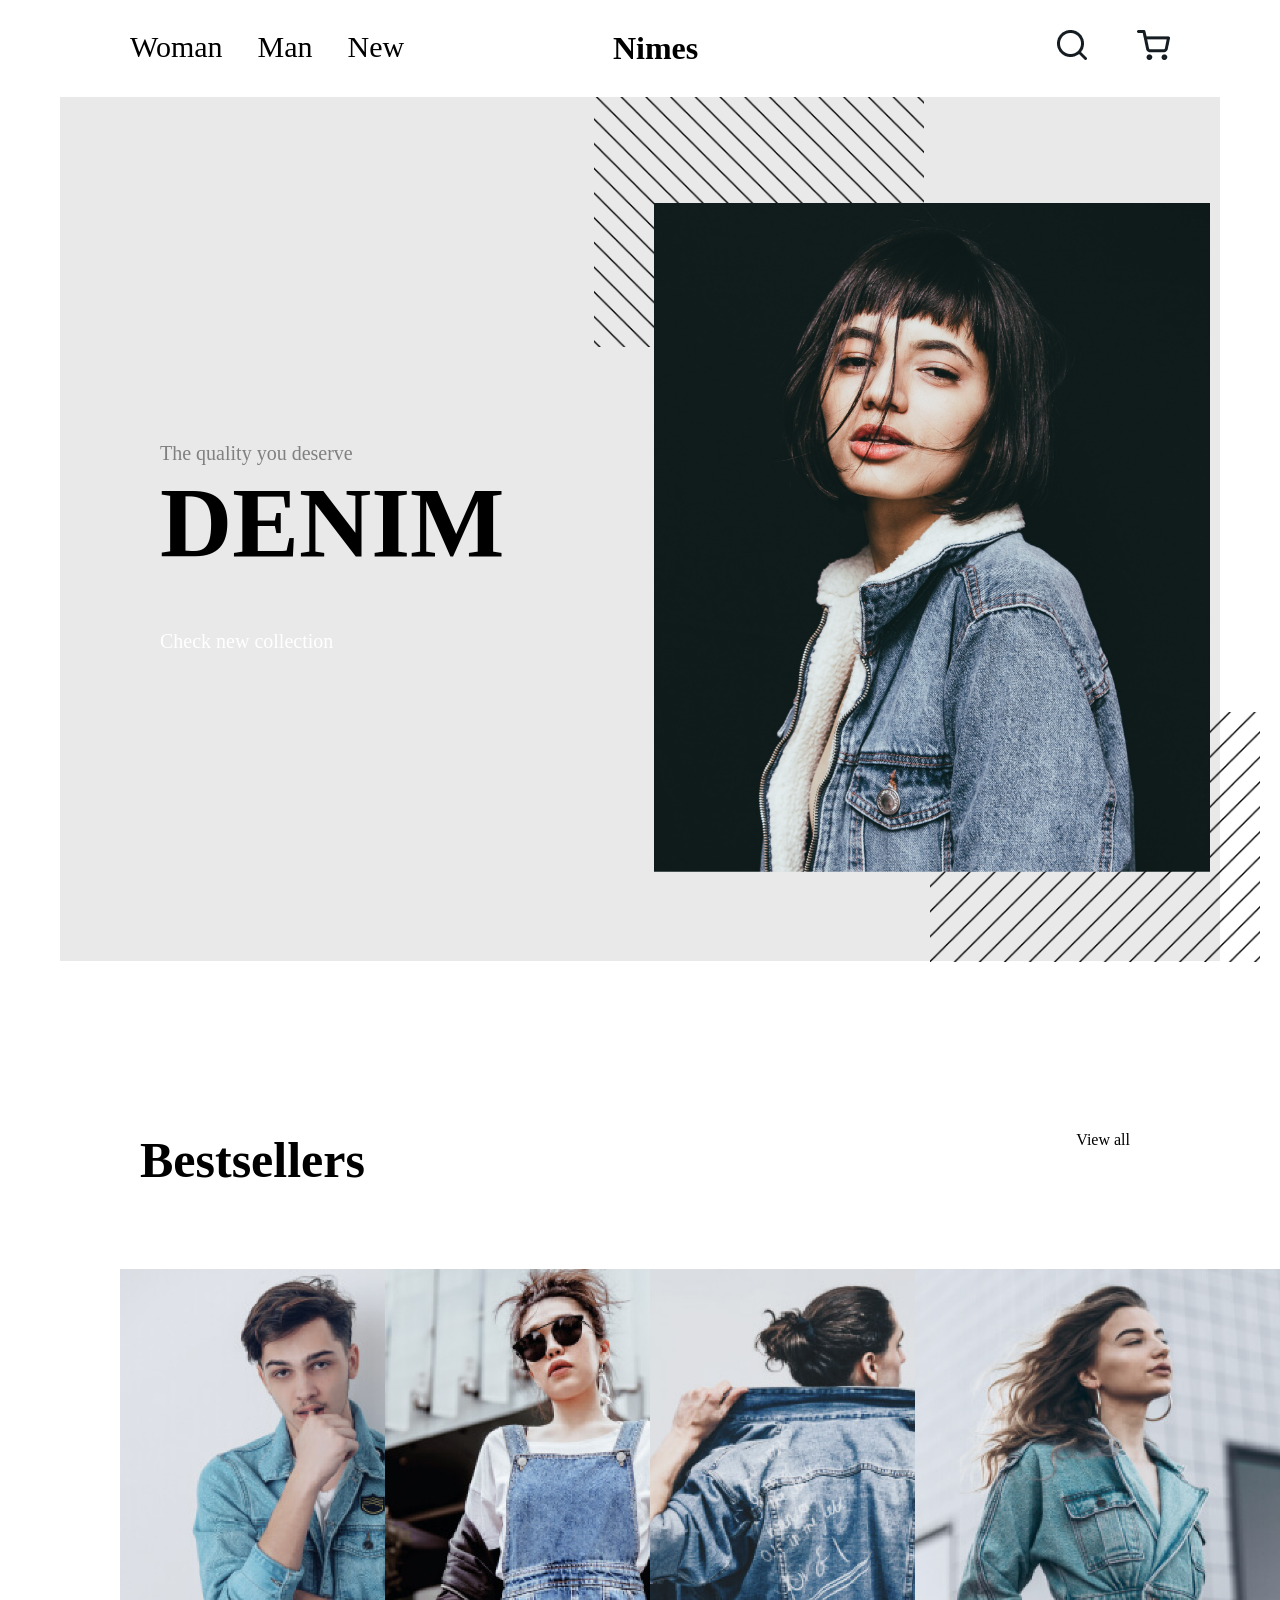
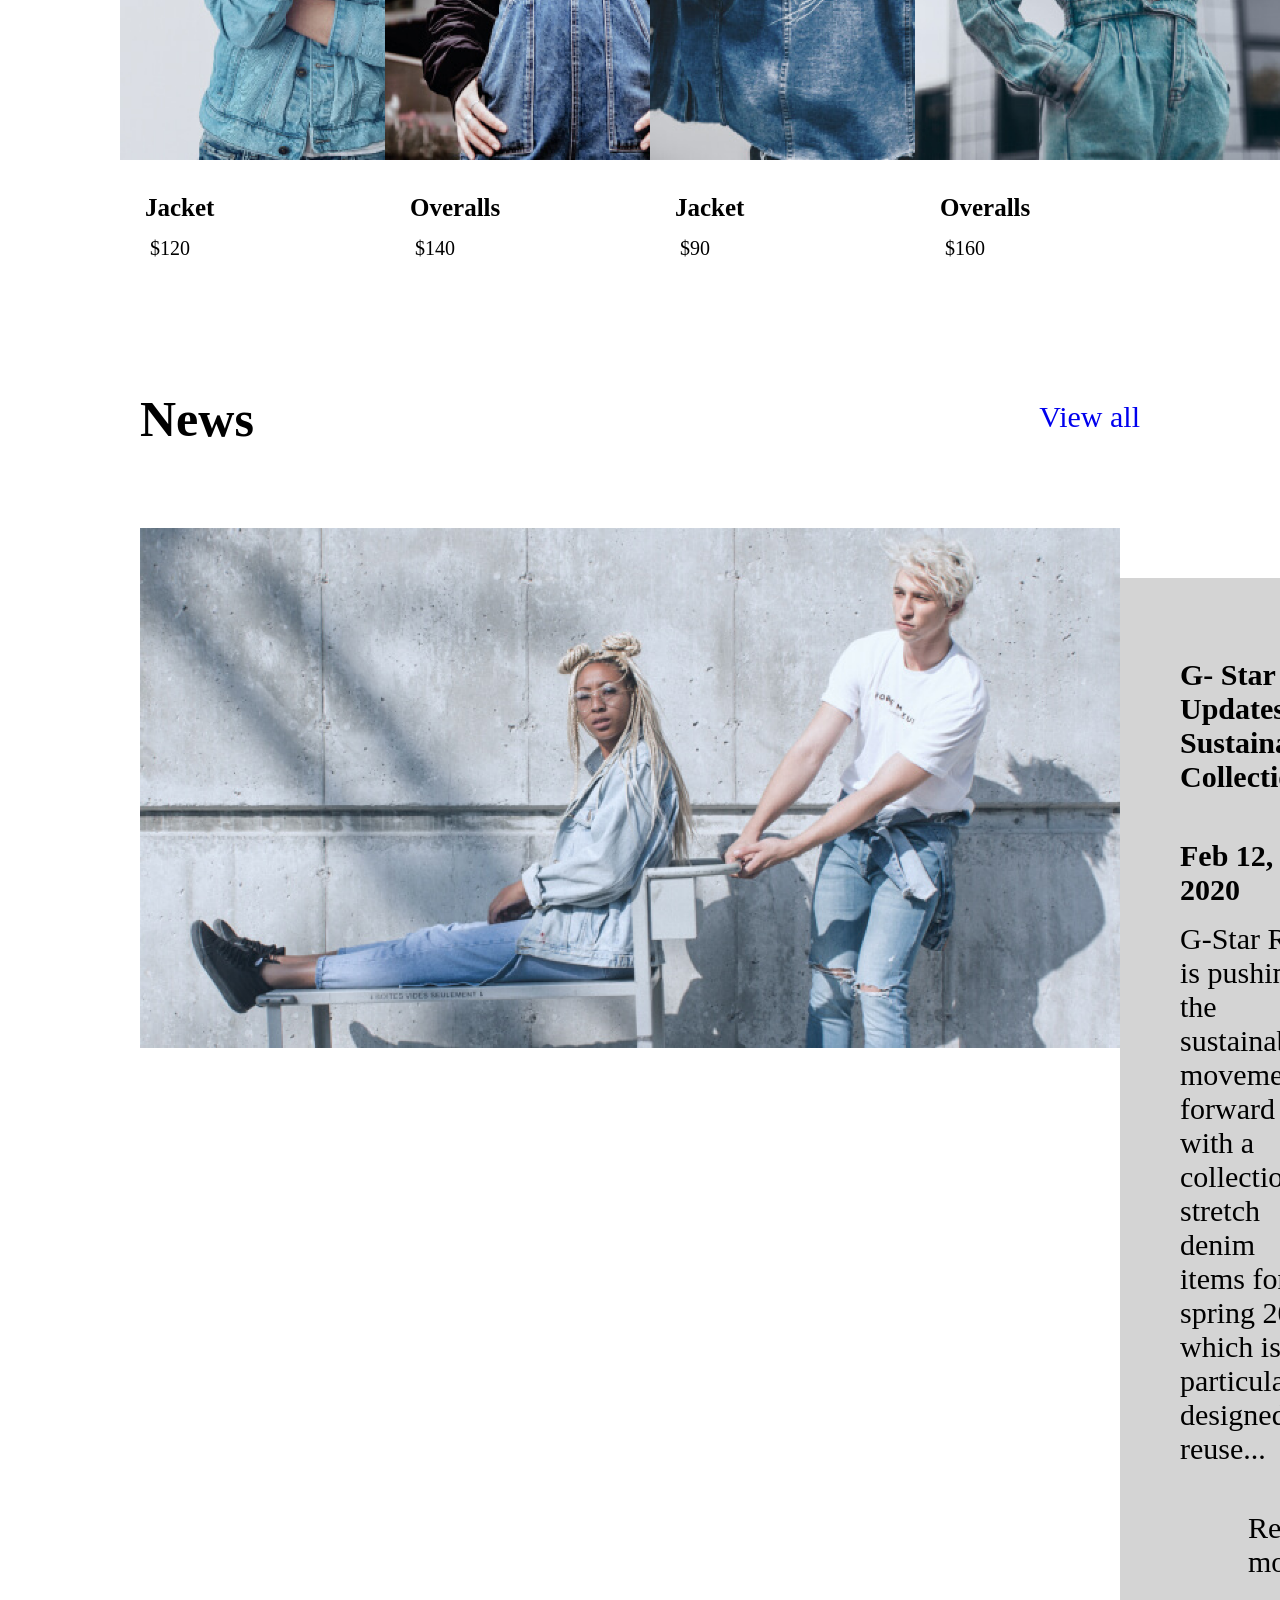
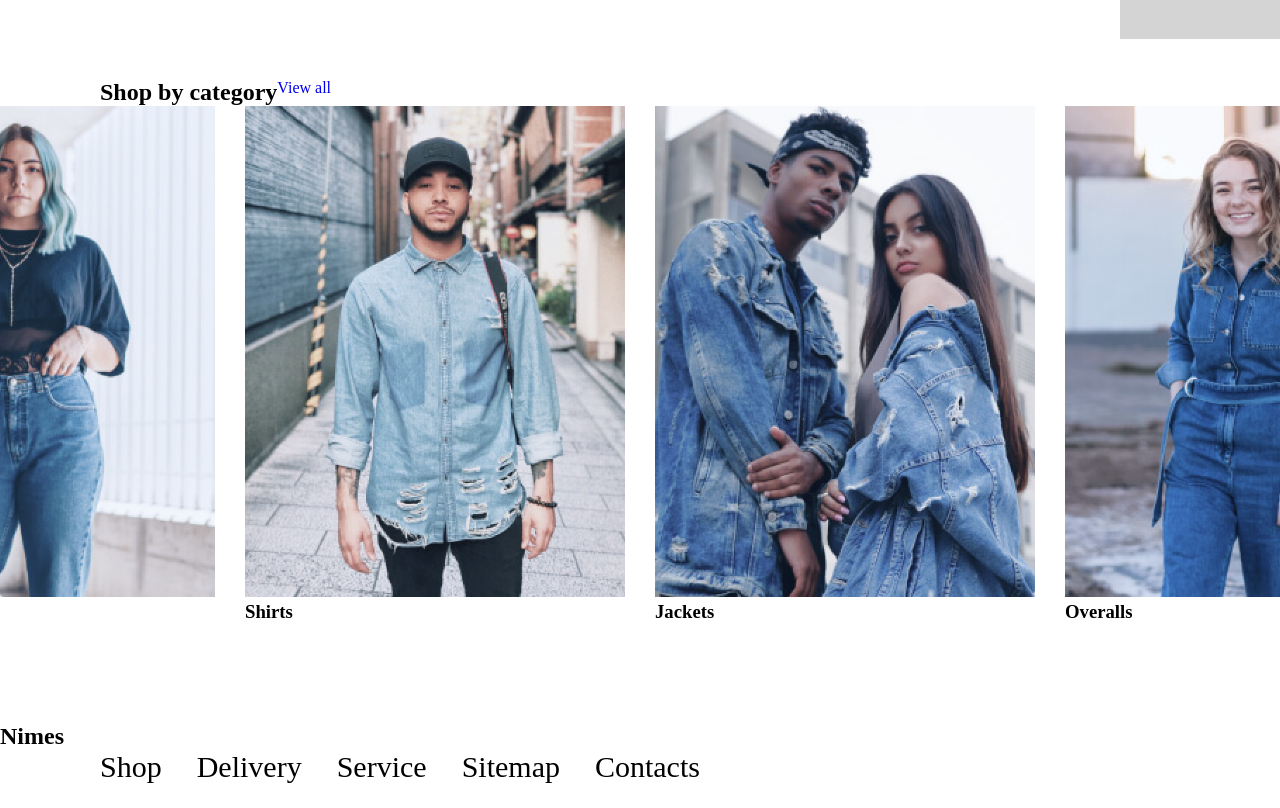
==== index.html @ ace43c66 "first commit" ====
<!DOCTYPE html>
<html lang="en">
<head>
    <meta charset="UTF-8">
    <meta name="viewport" content="width=device-width, initial-scale=1.0">
    <link rel="stylesheet" href="style/style.css">
    <title>Document</title>
</head>
<body>

    <header>
        <div class="Nav-header">
            <div class="navigation">
                <nav>
                    <ul>
                        <li><a href="#">Woman</a></li>
                        <li><a href="#">Man</a></li>
                        <li><a href="#">New</a></li>
                    </ul>
                </nav>
            </div>  
            
            <div class="title"><h1>Nimes</h1></div>
            <div class="figureBuy">
                <figure>
                    <img src="/img/Vector-1.png">
                    <img src="/img/Vector.png">
                </figure>
            </div>
        </div>
        
        <div class="header-b">
            <div class="textHeader">
                <p>The quality you deserve</p>
                <h2 class="">DENIM</h2>
                
                <a href="#">Check new collection</a>
            </div>
            <div class="imgCenter">
                <div class="background-image"></div>
                <div class="diagonal-1"></div>
                <div class="diagonal-2"></div>
            </div>
        </div>
        
    </header>
    <main>
        <section>
            <div class="headSetion">
                <h2>Bestsellers</h2>
                <a href="#">View all</a>
            </div>
            <div class="Jacket">
                <article>
                    <img src="/img/manjacket.png">
                    <h3>Jacket</h3>
                    <p>$120</p>
                </article>
                <article>
                    <img src="/img/woman.png">
                    <h3>Overalls</h3>
                    <p>$140</p>
                </article>
                <article>
                    <img src="/img/womanJacket.png">
                    <h3>Jacket</h3>
                    <p>$90</p>
                </article>
                <article>
                    <img src="/img/woman2.png">
                    <h3>Overalls</h3>
                    <p>$160</p>
                </article>
            </div>
            
        </section>
        <div class="News">
            <section>
                <div class="news-header">
                    <h2>News</h2>
                    <a href="#">View all</a>
                </div>
                <div class="descpHead">
                    <img src="img/image1.png">
                    <div class="descp">
                        <h3>G- Star Updates Its<br> Sustainable Collection</h3>
                        <h4>Feb 12, 2020</h4>
                        <p>G-Star Raw is pushing the<br>sustainability movement forward<br>with a collection of stretch denim<br>items for spring 2020 which is<br>particularly designed for reuse...</p>
                        <a href="#">Read more ...</a>
                    </div>
                </div>
            </section>
        </div>
        

        <section>
            <div class="shopCategory">
                <h2>Shop by category</h2>
                <a href="#">View all</a>
            </div>
            <div class="photoCategory">
                <article>
                <img src="/img/woman3.png">
                <h3>Jeans</h3>
                
            </article>

            <article>
                <img src="/img/man2.png">
                <h3>Shirts</h3>
                
            </article>

            <article>
                <img src="/img/man and woman.png">
                <h3>Jackets</h3>
                
            </article>

            <article>
                <img src="/img/woman4.png">
                <h3>Overalls</h3>  

            </article>
            </div>
            
        </section>

    </main>

    <footer>
    <h2>Nimes</h2>
    <nav>
        <ul>
            <li><a href="#">Shop</a></li>
            <li><a href="#">Delivery</a></li>
            <li><a href="#">Service</a></li>
            <li><a href="#">Sitemap</a></li>
            <li><a href="#">Contacts</a></li>
        </ul>
    </nav>
    <address>
        <a href="#"><img src="/img/facebook.png"></a>
        <a href="#"><img src="/img/insta.png"></a>
        <a href="#"><img src="/img/pint.png"></a>
        <a href="#"><img src="/img/twitter.png"></a>
    </address>
</footer>

</body>

</html>
---- style/style.css ----
* {
margin: 0;
padding: 0;
box-sizing: border-box; 
}
body {
    max-width: 100%;
    overflow-x: hidden;
}
header
{
    
    margin: 10px 10px 10px;
    padding: 20px 20px 20px;
    
    
}
a
{
    text-decoration: none;
}
.Nav-header
{
    display: flex;
    flex-direction: row;
    justify-content: space-between;
   
}
nav
{
    display: block;
    justify-content: right;
    margin-left: 100px;
    
}
nav ul 
{
    display: flex;
    flex-direction: row;
    gap: 35px;
    list-style-type: none;
    font-size: 30px;
    
}
.figureBuy figure {
    display: flex;
    gap: 50px;
    margin-right: 80px;
}
.title h1
{
    margin-right: 150px;
}
.figureBuy figure img {
    display: block; 
    max-width: 100%;
}
nav ul li a
{
    
    color: black;
    
}
.header-b
{
    display: flex;
    flex-direction: row;
    justify-content: center;
    gap: 100px;
    margin: 30px;
    background: rgb(233, 233, 233);
    padding: 100px;
    padding-bottom: 64px;
}
.textHeader
{
    display: flex;
    flex-direction: column;
    justify-content: center;

}
.textHeader h2
{
    font-size: 100px;
}
.textHeader p
{
    font-size: 20px;
    color: gray;
}
.textHeader a
{
    
    margin-top: 50px;
    font-size: 20px;
    color: white;
}
.header-img {
    position: relative;
    display: inline-block;
    margin: 50px; 
}


.imgCenter {
    width: 600px;
    height: 700px;
    position: relative;
}

.background-image {
    position: absolute;
    top: -80px;
    left: 0;
   
    width: calc(100% + 40px); /* сделайте шире */
    height: calc(100% + 40px);
    background-image: url('/img/image.png');
    background-position: center;
   
    background-repeat: no-repeat;
    background-size: contain;
    z-index: 2;
    margin: 50px;
    
}

.diagonal-1 {
    position: absolute;
    top: -100px;
    left: -10px;
    width: 330px;
    height: 350px;
    background-image: url('/img/диагональ.png');
    background-size: contain;
    background-repeat: no-repeat;
    z-index: 1;
}

.diagonal-2 {
    position: absolute;
    bottom: -165px;
    right: -140px;
    width: 330px;
    height: 350px;
    background-image: url('/img/диагональ-1.png');
    background-size: contain;
    background-repeat: no-repeat;
    z-index: 1;
}
main
{
    margin: 100px;
    margin-top: 120px;
    
}
.headSetion
{
    display: flex;
    flex-direction: row;
    justify-content: space-between;
    margin-left: 40px;
    margin-right: 50px;
}
.headSetion h2
{
    font-size: 50px;
}
.headSetion a
{
    color: black;
}
.Jacket {
    display: flex;
    flex-direction: row; 
    justify-content: center;
    align-items: center; 
    margin-top: 80px;
    margin-left: 20px;
    flex-wrap: wrap; 

}
.Jacket article {
    flex: 1; 
    min-width: 200px;
    text-align: center; 
}
.Jacket h3
{
    margin-top: 30px;
    margin-left: 25px;
    text-align: left;
    font-size: 25px;
}
.Jacket p
{
    margin-left: 30px;
    margin-top: 15px;
    text-align: left;
    font-size: 20px;
}
.Jacket img {
    max-width: 380px; 
    height: auto;
}
.News
{
    margin: 40px;
}
.news-header
{
    margin-top: 130px;
    display: flex;
    flex-direction: row;
    justify-content: space-between;
}
.news-header h2
{
    font-size: 50px;
}
.news-header a
{
   margin-top: 10px; 
   font-size: 30px;
}
.descpHead
{
    display: flex;
    flex-direction: row;
    margin-top: 80px;
}
.descpHead img
{
    width: 980px;
    height: 520px;
}
.descp
{
    display: flex;
    flex-direction: column;
    justify-content: center;
   
    margin-top: 50px;
    padding-right: 100px;
    padding-bottom: 60px;
    padding-left: 60px;
    background-color: rgb(212, 212, 212);
}
.descp h3
{
    font-size: 30px;
    margin-top: 80px;
}
.descp h4
{
    margin-top: 45px;
    font-size: 30px;
}
.descp p
{
    margin-top: 15px;
    font-size: 30px;
}
.descp a
{
    margin-top: 45px;
    margin-left: 68px;
    font-size: 30px;
    color: black;
    text-decoration: none;

}
.shopCategory
{
    display: flex;
    flex-direction: row;
    justify-content: space-betweens;
}
.photoCategory
{
    display: flex;
    flex-direction: row;
    justify-content: center;
    gap: 30px;
}
.photoCategory article img
{
    max-width: 380px; 
    height: auto;
}
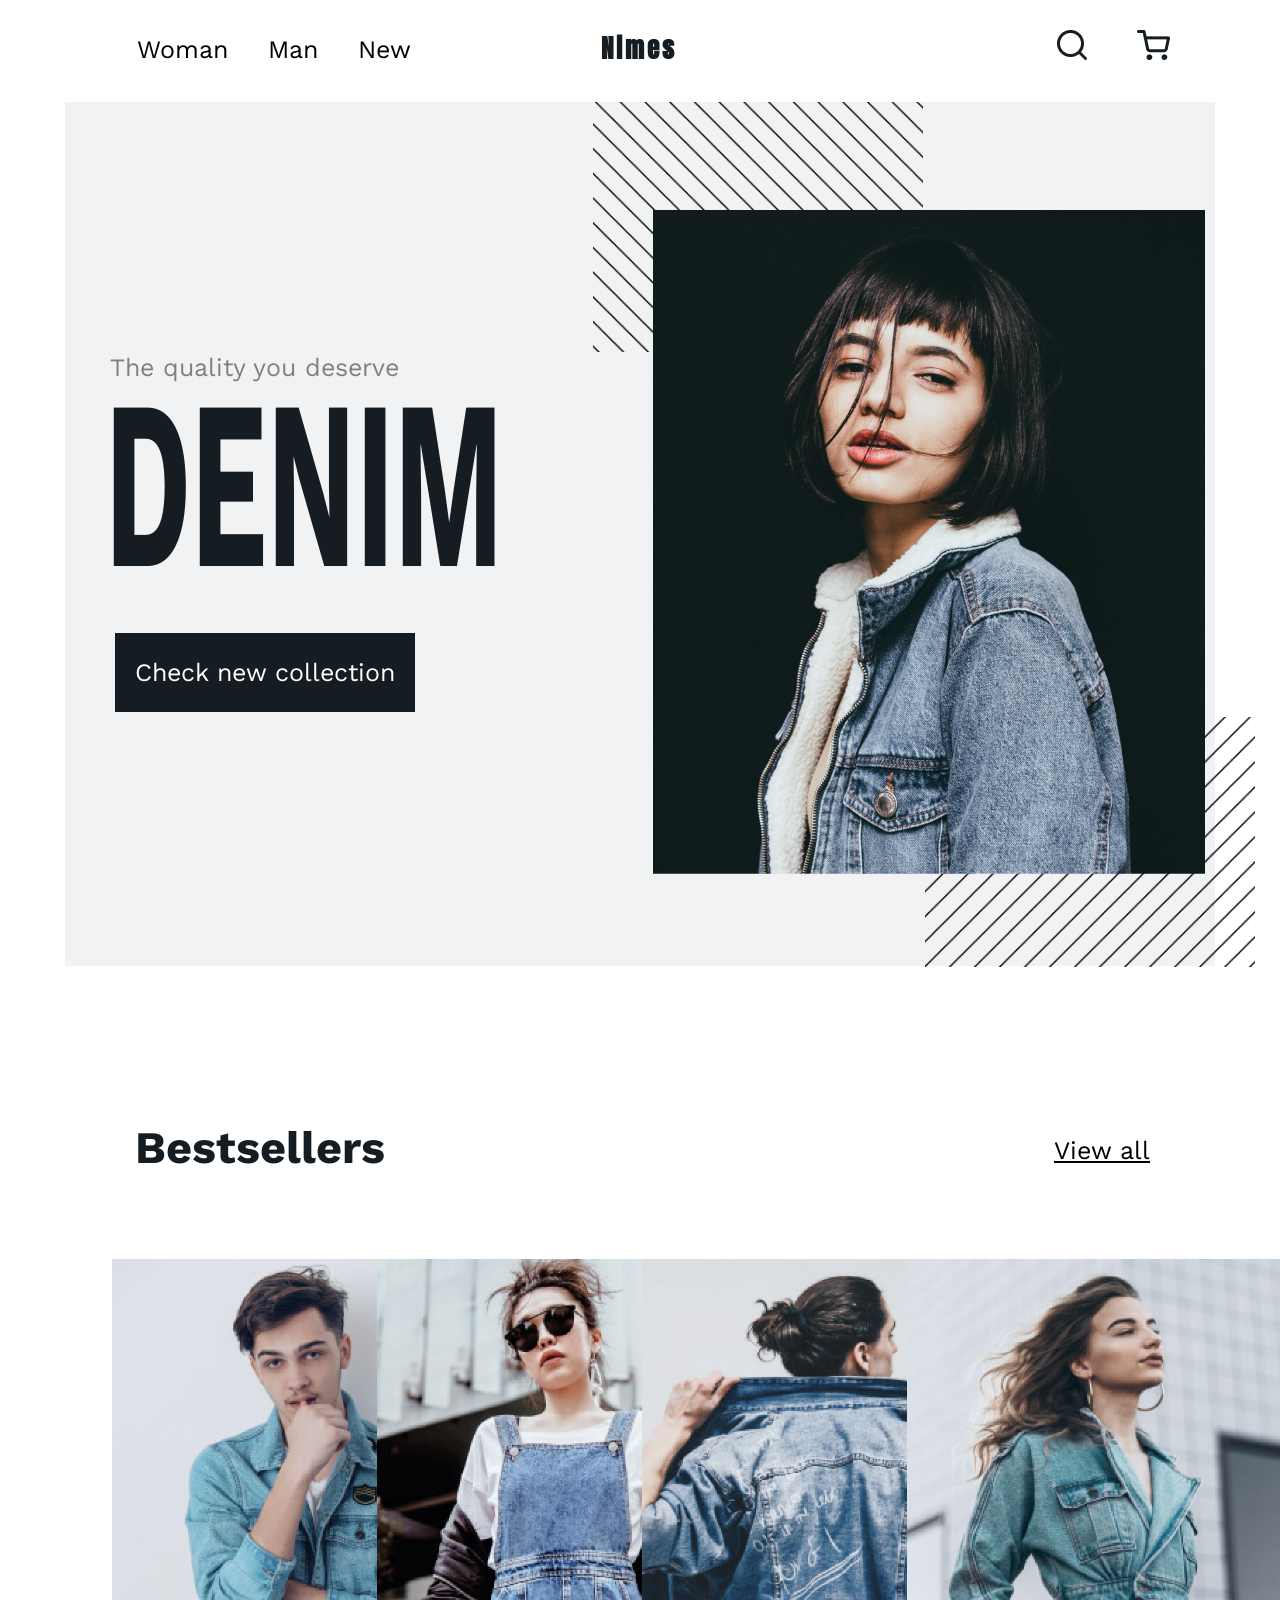
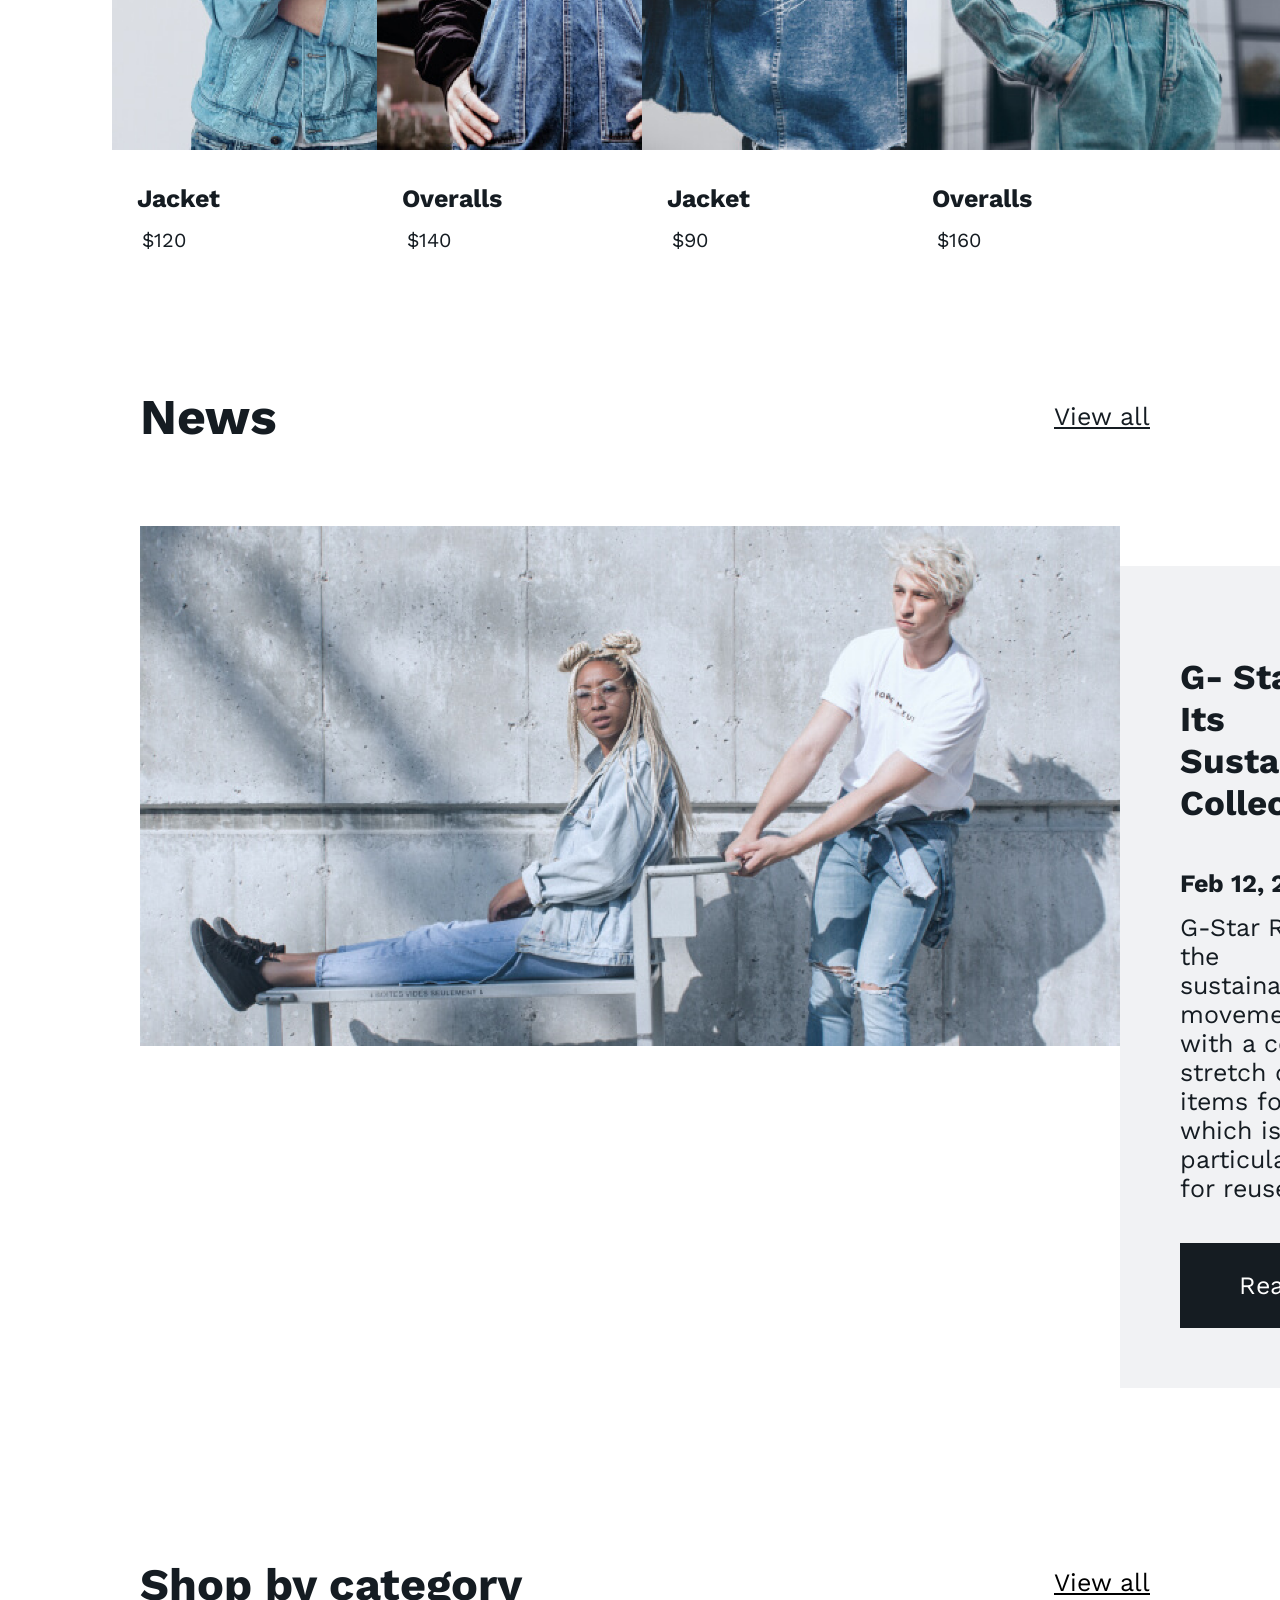
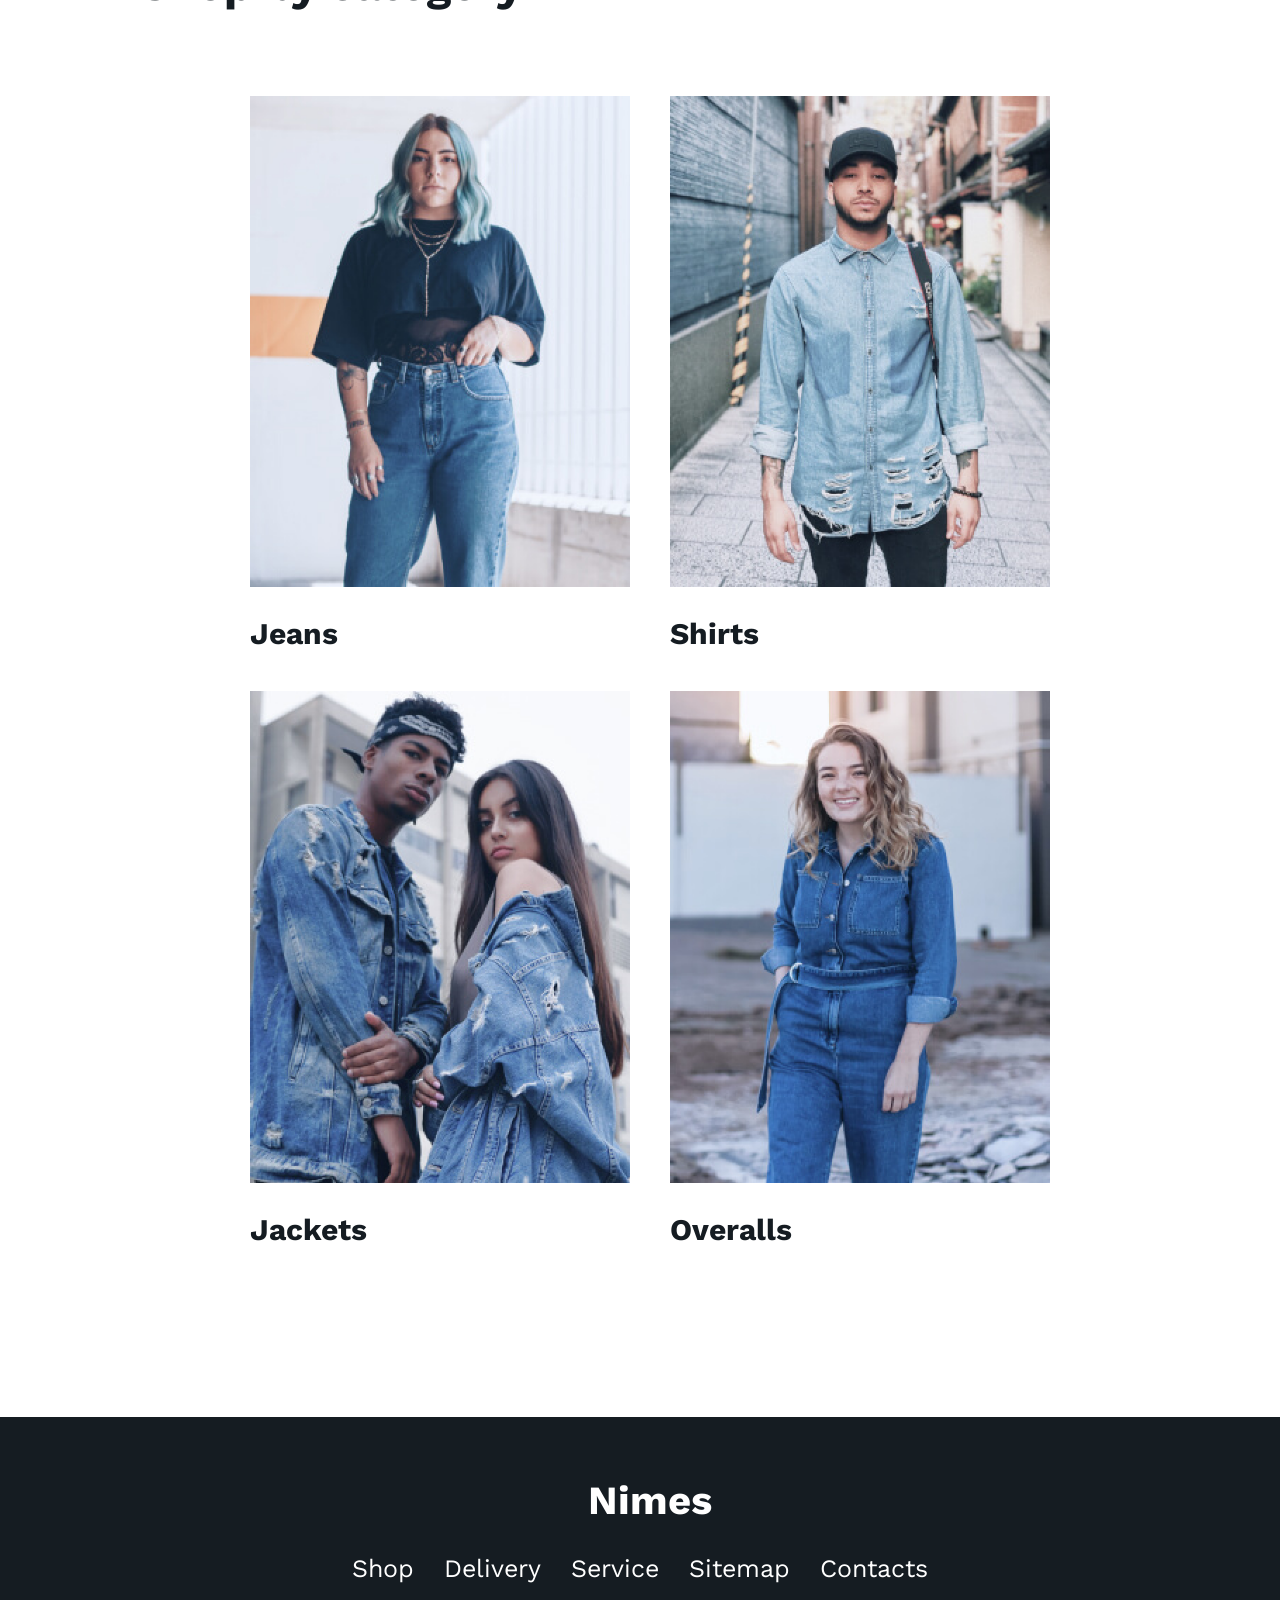
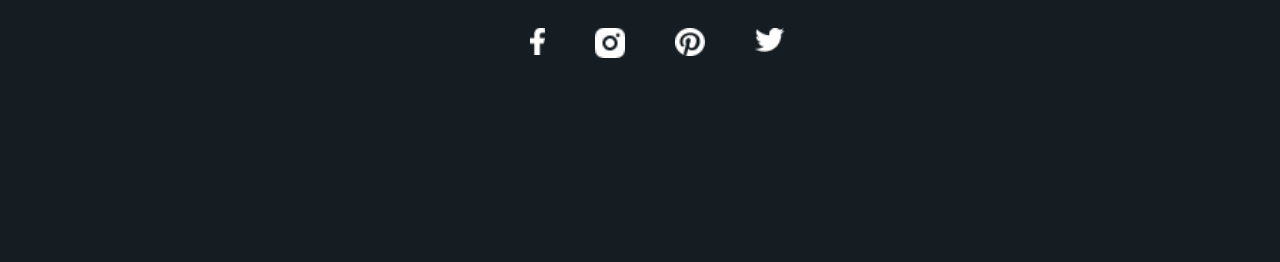
==== commit 4027e82a: "asd" ====
--- a/index.html
+++ b/index.html
@@ -48,7 +48,7 @@
         <section>
             <div class="headSetion">
                 <h2>Bestsellers</h2>
-                <a href="#">View all</a>
+                <a href="/html/Catalog.html">View all</a>
             </div>
             <div class="Jacket">
                 <article>
@@ -99,7 +99,7 @@
                 <a href="#">View all</a>
             </div>
             <div class="photoCategory">
-                <article>
+            <article>
                 <img src="/img/woman3.png">
                 <h3>Jeans</h3>
                 
@@ -140,10 +140,10 @@
         </ul>
     </nav>
     <address>
-        <a href="#"><img src="/img/facebook.png"></a>
-        <a href="#"><img src="/img/insta.png"></a>
-        <a href="#"><img src="/img/pint.png"></a>
-        <a href="#"><img src="/img/twitter.png"></a>
+        <a href="#"><img class="iconfac" src="/img/facebook.png"></a>
+        <a href="#"><img class="icon" src="/img/insta.png"></a>
+        <a href="#"><img class="icon" src="/img/pint.png"></a>
+        <a href="#"><img class="icon" src="/img/twitter.png"></a>
     </address>
 </footer>
 
--- a/style/style.css
+++ b/style/style.css
@@ -1,8 +1,15 @@
+@import url('https://fonts.googleapis.com/css2?family=Work+Sans:ital,wght@0,100..900;1,100..900&display=swap');
+@import url('https://fonts.googleapis.com/css2?family=Anton&display=swap');
 * {
 margin: 0;
 padding: 0;
 box-sizing: border-box; 
 }
+body, a, p {
+    font-family: 'Work Sans', sans-serif;
+    color: #151C22;
+    text-decoration: none;
+}
 body {
     max-width: 100%;
     overflow-x: hidden;
@@ -37,9 +44,11 @@
 {
     display: flex;
     flex-direction: row;
-    gap: 35px;
+    gap: 40px;
     list-style-type: none;
-    font-size: 30px;
+    font-size: 25px;
+    margin-left: 7px;
+    margin-top: 5px;
     
 }
 .figureBuy figure {
@@ -49,7 +58,13 @@
 }
 .title h1
 {
-    margin-right: 150px;
+    position: relative;
+    right: 15px;
+    margin-right: 160px;
+    font-size: 25px;
+    font-family: 'Anton', sans-serif;
+    letter-spacing: 3px;
+    font-weight: bolder;
 }
 .figureBuy figure img {
     display: block; 
@@ -67,10 +82,12 @@
     flex-direction: row;
     justify-content: center;
     gap: 100px;
-    margin: 30px;
-    background: rgb(233, 233, 233);
+    
+    margin: 35px;
+    background: #f1f2f4;
     padding: 100px;
     padding-bottom: 64px;
+    margin-bottom: 10px;
 }
 .textHeader
 {
@@ -81,19 +98,35 @@
 }
 .textHeader h2
 {
-    font-size: 100px;
+    margin-top: 10px;
+    margin-left: -60px;
+    font-size: 120px;
+    transform: scaleY(2);  
+    display: inline-block;
 }
 .textHeader p
 {
-    font-size: 20px;
+    font-size: 25px;
     color: gray;
+    
+    margin-left: -55px;
+    margin-bottom: 20px;
+    
 }
 .textHeader a
 {
-    
-    margin-top: 50px;
-    font-size: 20px;
+    background-color: #151c22;
+    margin-top: 120px;
+    margin-left: -50px;
+    top: -40px;
+    position: relative;
+    width: 300px;
+    padding-top: 25px;
+    padding-bottom: 25px;
+    font-size: 25px;
     color: white;
+    text-align: center;
+    
 }
 .header-img {
     position: relative;
@@ -164,11 +197,19 @@
 }
 .headSetion h2
 {
-    font-size: 50px;
+    font-size: 45px;
+    position: relative;
+    right: 5px;
+    top: 5px;
 }
 .headSetion a
 {
+    position: relative;
+    top: 20px;
+    left: 20px;
+    font-size: 25px;
     color: black;
+    text-decoration: underline;
 }
 .Jacket {
     display: flex;
@@ -181,6 +222,9 @@
 
 }
 .Jacket article {
+    position: relative;
+    top: 10px;
+    right: 8px;
     flex: 1; 
     min-width: 200px;
     text-align: center; 
@@ -205,23 +249,31 @@
 }
 .News
 {
+   
     margin: 40px;
 }
 .news-header
 {
-    margin-top: 130px;
+    margin-top: 145px;
     display: flex;
     flex-direction: row;
     justify-content: space-between;
 }
+.news-header a
+{
+    position: relative;
+    top: 10px;
+    left: 10px;
+}
 .news-header h2
 {
     font-size: 50px;
 }
 .news-header a
 {
-   margin-top: 10px; 
-   font-size: 30px;
+   margin-top: 5px; 
+   font-size: 25px;
+   text-decoration: underline;
 }
 .descpHead
 {
@@ -240,51 +292,130 @@
     flex-direction: column;
     justify-content: center;
    
-    margin-top: 50px;
+    margin-top: 40px;
     padding-right: 100px;
     padding-bottom: 60px;
     padding-left: 60px;
-    background-color: rgb(212, 212, 212);
+    background-color: #f1f2f4;
 }
 .descp h3
 {
-    font-size: 30px;
-    margin-top: 80px;
+    font-size: 35px;
+    margin-top: 90px;
 }
 .descp h4
 {
     margin-top: 45px;
-    font-size: 30px;
+    font-size: 25px;
 }
 .descp p
 {
     margin-top: 15px;
-    font-size: 30px;
+    font-size: 25px;
 }
 .descp a
 {
-    margin-top: 45px;
-    margin-left: 68px;
-    font-size: 30px;
+    
+    margin-top: 40px;
+   
+    font-size: 25px;
     color: black;
     text-decoration: none;
-
+    background-color: #151c22;
+    width: 280px;
+    padding-top: 28px;
+    padding-bottom: 28px;
+    text-align: center;
+    color: white;
 }
 .shopCategory
 {
     display: flex;
     flex-direction: row;
-    justify-content: space-betweens;
+    justify-content: space-between;
+    margin-top: 170px;
+    margin-left: 40px;
+    margin-right: 30px;
+}
+.shopCategory h2
+{
+    font-size: 45px;
+}
+.shopCategory a
+{
+    margin-top: 10px;
+    font-size: 25px;
+    color: black;
+    text-decoration: underline;
 }
 .photoCategory
 {
     display: flex;
-    flex-direction: row;
-    justify-content: center;
-    gap: 30px;
+    margin-top: 85px;
+    margin-left: 20px;
+    flex-wrap: wrap; 
+    flex-direction: row;
+    justify-content: center;
+    gap: 40px;
+    align-items: center;
 }
 .photoCategory article img
 {
     max-width: 380px; 
     height: auto;
-}+}
+.photoCategory article h3
+{
+    margin-top: 25px;
+    font-size: 30px;
+}
+footer
+{
+    
+    margin-top: 170px;
+    background-color: #151c22;
+    padding-bottom: 200px;
+    padding-top: 60px;
+}
+footer h2
+{
+    text-align: center;
+    font-size: 40px;
+    margin-left: 20px;
+    color: white;
+}
+footer nav ul
+{
+    margin-top: 30px;
+    display: flex;
+    justify-content: center;
+    padding: 0;
+    list-style: none;
+    gap: 30px;
+    margin-left: -100px;
+
+}
+footer nav ul li a
+{
+    color: white;
+}
+footer address
+{
+    display: flex;
+    justify-content: center;
+    margin-top: 45px;
+    margin-left: 35px;
+    gap: 50px;
+}
+.iconfac
+{
+   width: 15px; 
+    height: auto; 
+}
+.icon
+{
+
+    width: 30px; 
+    height: auto;
+    
+}
